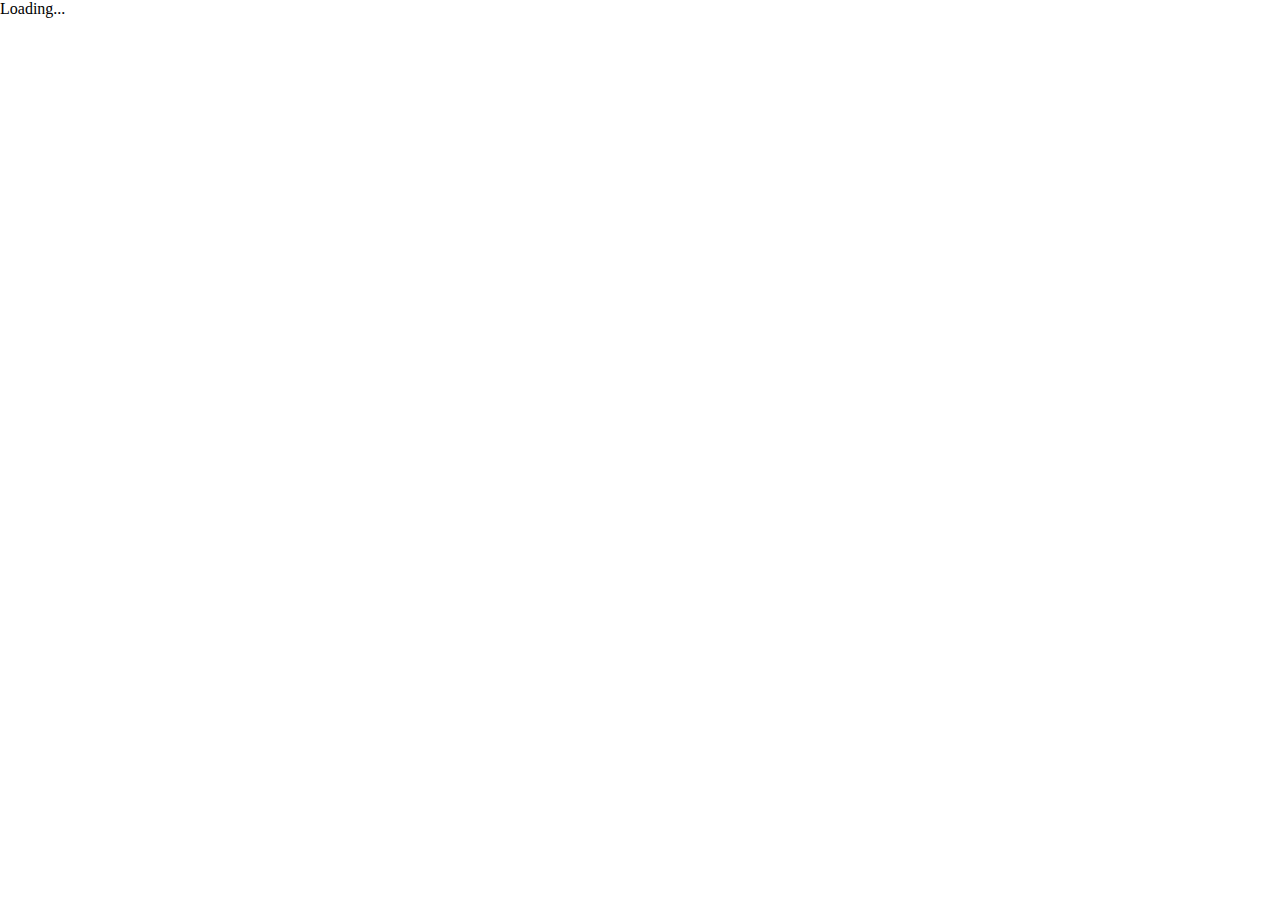
==== Processing/Final_web/index.html @ b54d2fd3 "Final_web" ====
<!DOCTYPE html>
<html>
<head>
  <meta charset="utf-8">
  <meta name="viewport" content="width=device-width, initial-scale=1.0">
  <title>만나보세요</title>
  <!-- PLEASE NO CHANGES BELOW THIS LINE (UNTIL I SAY SO) -->
  <script language="javascript" type="text/javascript" src="libraries/p5.min.js"></script>
  <script language="javascript" type="text/javascript" src="Final_web.js"></script>
  <!-- OK, YOU CAN MAKE CHANGES BELOW THIS LINE AGAIN -->
  <link rel="stylesheet" href="static/style/page.css">

  <style>
    body {
      padding: 0;
      margin: 0;
    }
  </style>
</head>

<body>

<!--  <div id="main_page">-->
<!--    <img src="static/img/thinking_guy.png">-->
<!--  </div>-->

</body>
</html>
---- Processing/Final_web/static/style/page.css ----
#main_page{
    width: 1920px;
    height: 1080px;
    position: absolute;
    display: flex;
    flex-direction: column;
    justify-content: center;
    align-items: center;
}

#main_page > img{
    width: 150px;
    filter: drop-shadow(0px 0px 3px black);
    /*display: flex;*/
}
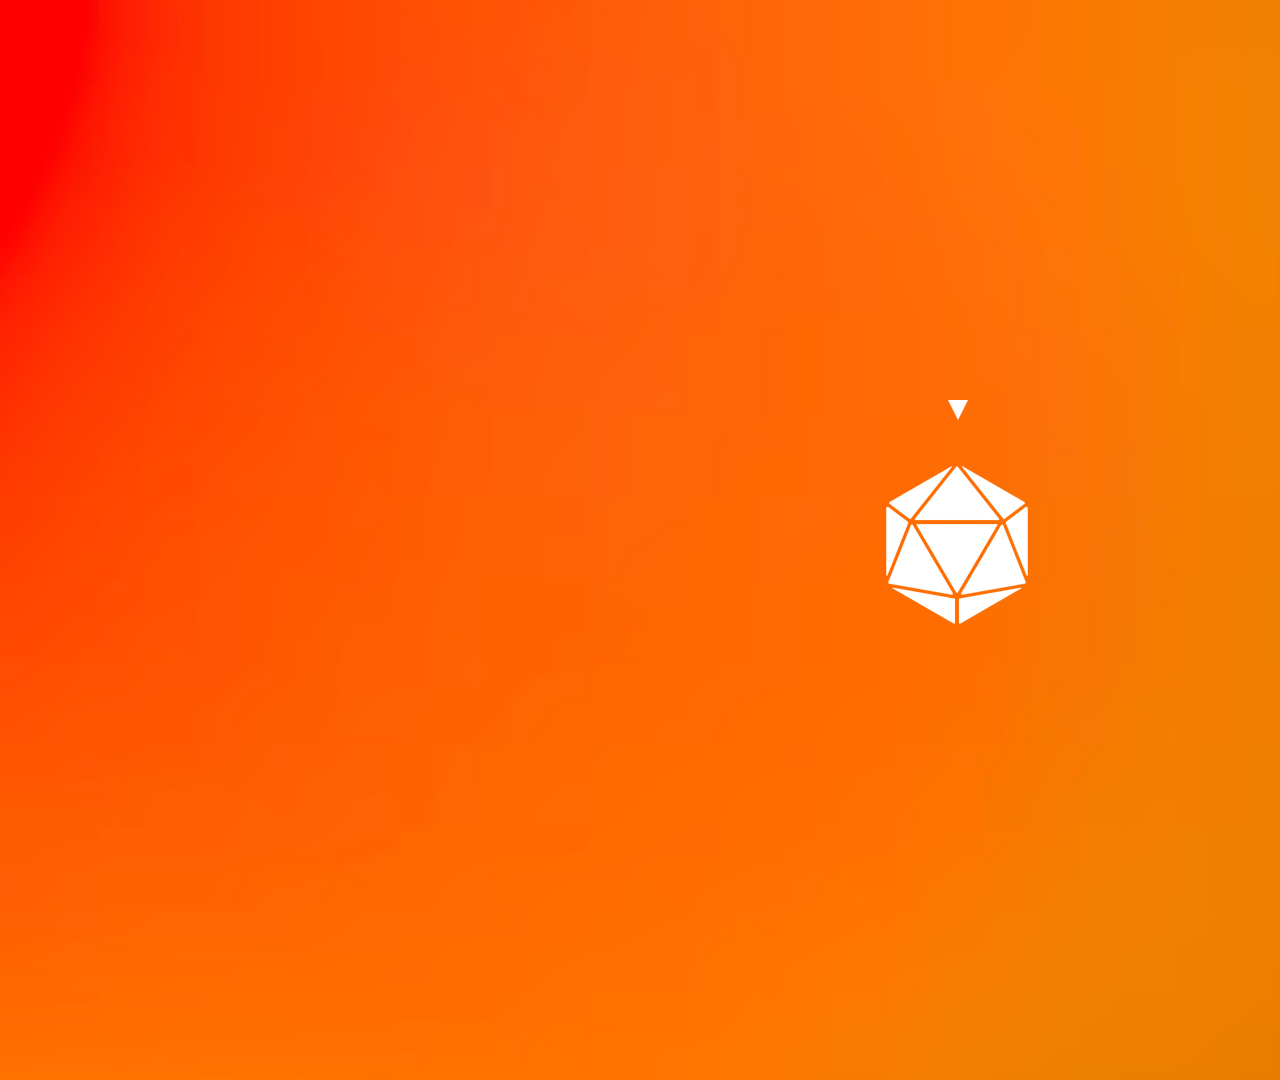
==== commit 67b1baef: "." ====
--- a/Processing/Final_web/index.html
+++ b/Processing/Final_web/index.html
@@ -5,10 +5,12 @@
   <meta name="viewport" content="width=device-width, initial-scale=1.0">
   <title>만나보세요</title>
   <!-- PLEASE NO CHANGES BELOW THIS LINE (UNTIL I SAY SO) -->
-  <script language="javascript" type="text/javascript" src="libraries/p5.min.js"></script>
-  <script language="javascript" type="text/javascript" src="Final_web.js"></script>
+<!--  <script language="javascript" type="text/javascript" src="libraries/p5.min.js"></script>-->
+<!--  <script language="javascript" type="text/javascript" src="Final_web.js"></script>-->
   <!-- OK, YOU CAN MAKE CHANGES BELOW THIS LINE AGAIN -->
   <link rel="stylesheet" href="static/style/page.css">
+  <link rel="stylesheet" href="static/style/setup.css">
+
 
   <style>
     body {
@@ -20,9 +22,14 @@
 
 <body>
 
-<!--  <div id="main_page">-->
-<!--    <img src="static/img/thinking_guy.png">-->
-<!--  </div>-->
+
+  <div id="main_page">
+    <img id="background" style="width: 1920px;height: 1080px;" src="static/img/gradient_orange.avif">
+    <a href="test.html">
+      <img id="Icon_img" src="static/img/Icon_final_web.png">
+    </a>
+    <div class="triangle"></div>
+  </div>
 
 </body>
 </html>
--- a/Processing/Final_web/static/style/page.css
+++ b/Processing/Final_web/static/style/page.css
@@ -8,8 +8,33 @@
     align-items: center;
 }
 
-#main_page > img{
+.background{
+    position: relative;
+}
+
+#main_page a{
+    position: absolute;
     width: 150px;
+    height: 150px;
+    transition: 0.3s;
+}
+
+.Icon_img{
+    position: absolute;
+}
+
+#main_page a:hover{
     filter: drop-shadow(0px 0px 3px black);
-    /*display: flex;*/
+}
+
+.triangle {
+    width: 0;
+    height: 0;
+    border-left: 10px solid transparent;
+    border-right: 10px solid transparent;
+    border-bottom: 20px solid #ffffff; /* 하얀색 */
+    position: absolute;
+    top: 400px;
+    left: 948px;
+    rotate: 180deg;
 }--- a/Processing/Final_web/static/style/setup.css
+++ b/Processing/Final_web/static/style/setup.css
@@ -0,0 +1,53 @@
+*,
+::after,
+::before {
+    box-sizing: border-box;
+    margin: 0;
+    padding: 0;
+}
+
+img,
+picture {
+    max-width: 100%;
+    display: block;
+}
+
+button,
+input,
+select,
+textarea {
+    font: inherit;
+}
+
+body {
+    min-height: 100vh;
+    text-rendering: optimizespeed;
+    -webkit-font-smoothing: antialiased;
+    -moz-osx-font-smoothing: grayscale;
+    font-family: 'Nanum Gothic', sans-serif;
+}
+
+
+ol,
+ul {
+    list-style: none;
+}
+
+.pageHeader a {
+    text-decoration: none;
+    color: black;
+}
+
+/* visited link */
+.pageHeader a:visited {
+  color: black;
+}
+
+span{
+    font-weight: 600;
+}
+
+a{
+    text-decoration: none; /* 밑줄 제거 */
+    color: white; /* 부모 요소의 글자 색상 상속 */
+}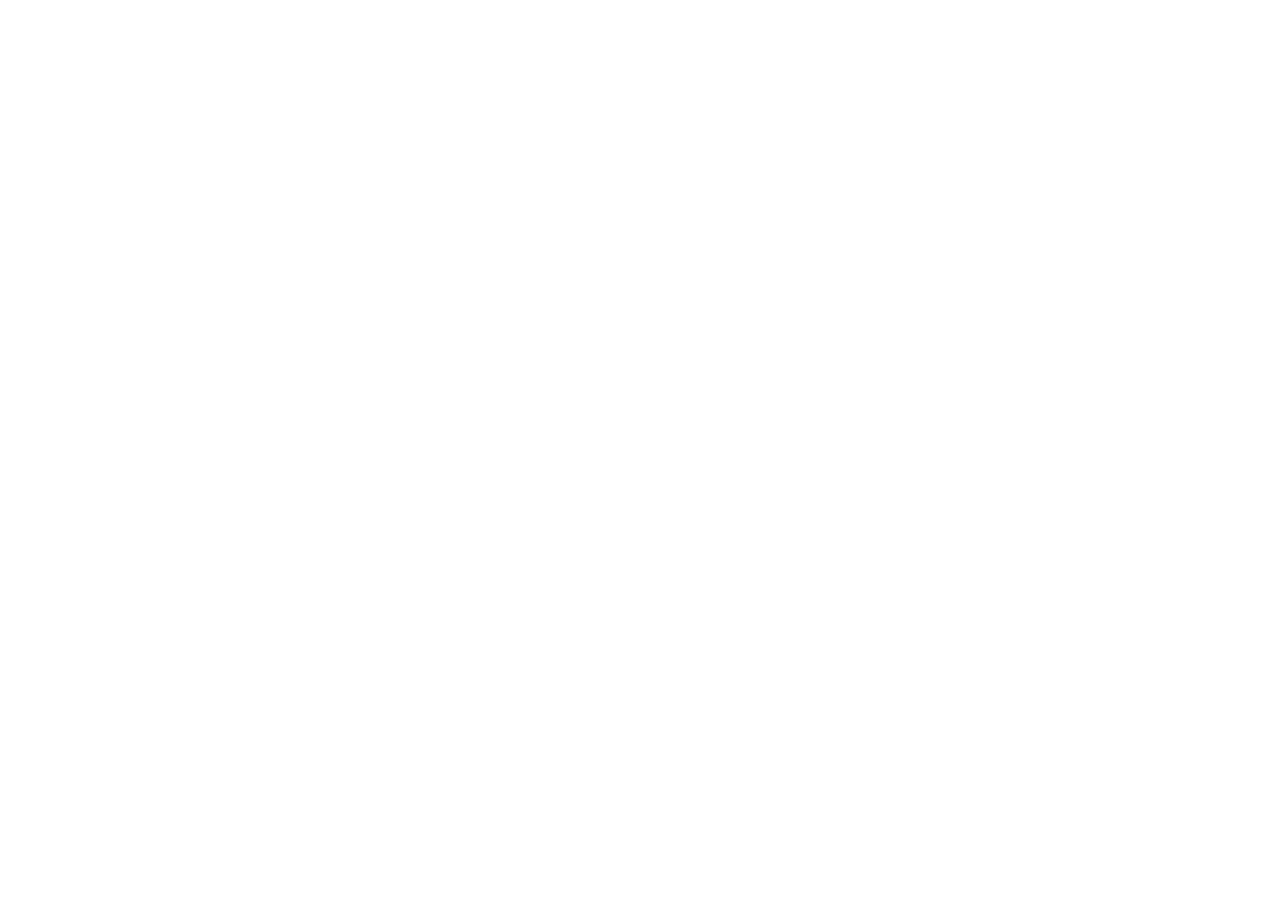
==== commit 20db5b3f: "break" ====
--- a/Processing/Final_web/index.html
+++ b/Processing/Final_web/index.html
@@ -1,35 +1,31 @@
 <!DOCTYPE html>
 <html>
-<head>
-  <meta charset="utf-8">
-  <meta name="viewport" content="width=device-width, initial-scale=1.0">
-  <title>만나보세요</title>
-  <!-- PLEASE NO CHANGES BELOW THIS LINE (UNTIL I SAY SO) -->
-<!--  <script language="javascript" type="text/javascript" src="libraries/p5.min.js"></script>-->
-<!--  <script language="javascript" type="text/javascript" src="Final_web.js"></script>-->
-  <!-- OK, YOU CAN MAKE CHANGES BELOW THIS LINE AGAIN -->
-  <link rel="stylesheet" href="static/style/page.css">
-  <link rel="stylesheet" href="static/style/setup.css">
+  <head>
+    <script src="https://cdnjs.cloudflare.com/ajax/libs/p5.js/0.8.0/p5.js"></script>
+    <script src="https://cdnjs.cloudflare.com/ajax/libs/p5.js/0.8.0/addons/p5.dom.min.js"></script>
+    <script src="https://cdnjs.cloudflare.com/ajax/libs/p5.js/0.8.0/addons/p5.sound.min.js">
+    </script>
+    <!-- Load d3.js -->
+<script src="https://d3js.org/d3.v4.js"></script>
+
+<!-- Load d3-cloud -->
+<script src="https://cdn.jsdelivr.net/gh/holtzy/D3-graph-gallery@master/LIB/d3.layout.cloud.js"></script>
 
 
-  <style>
-    body {
-      padding: 0;
-      margin: 0;
-    }
-  </style>
-</head>
-
-<body>
 
 
-  <div id="main_page">
-    <img id="background" style="width: 1920px;height: 1080px;" src="static/img/gradient_orange.avif">
-    <a href="test.html">
-      <img id="Icon_img" src="static/img/Icon_final_web.png">
-    </a>
-    <div class="triangle"></div>
-  </div>
+<!-- Create a div where the graph will take place -->
+<div id="my_dataviz"></div>
 
-</body>
+
+
+
+
+    <link rel="stylesheet" type="text/css" href="style.css">
+    <meta charset="utf-8" />
+
+  </head>
+  <body>
+    <script src="sketch.js"></script>
+  </body>
 </html>
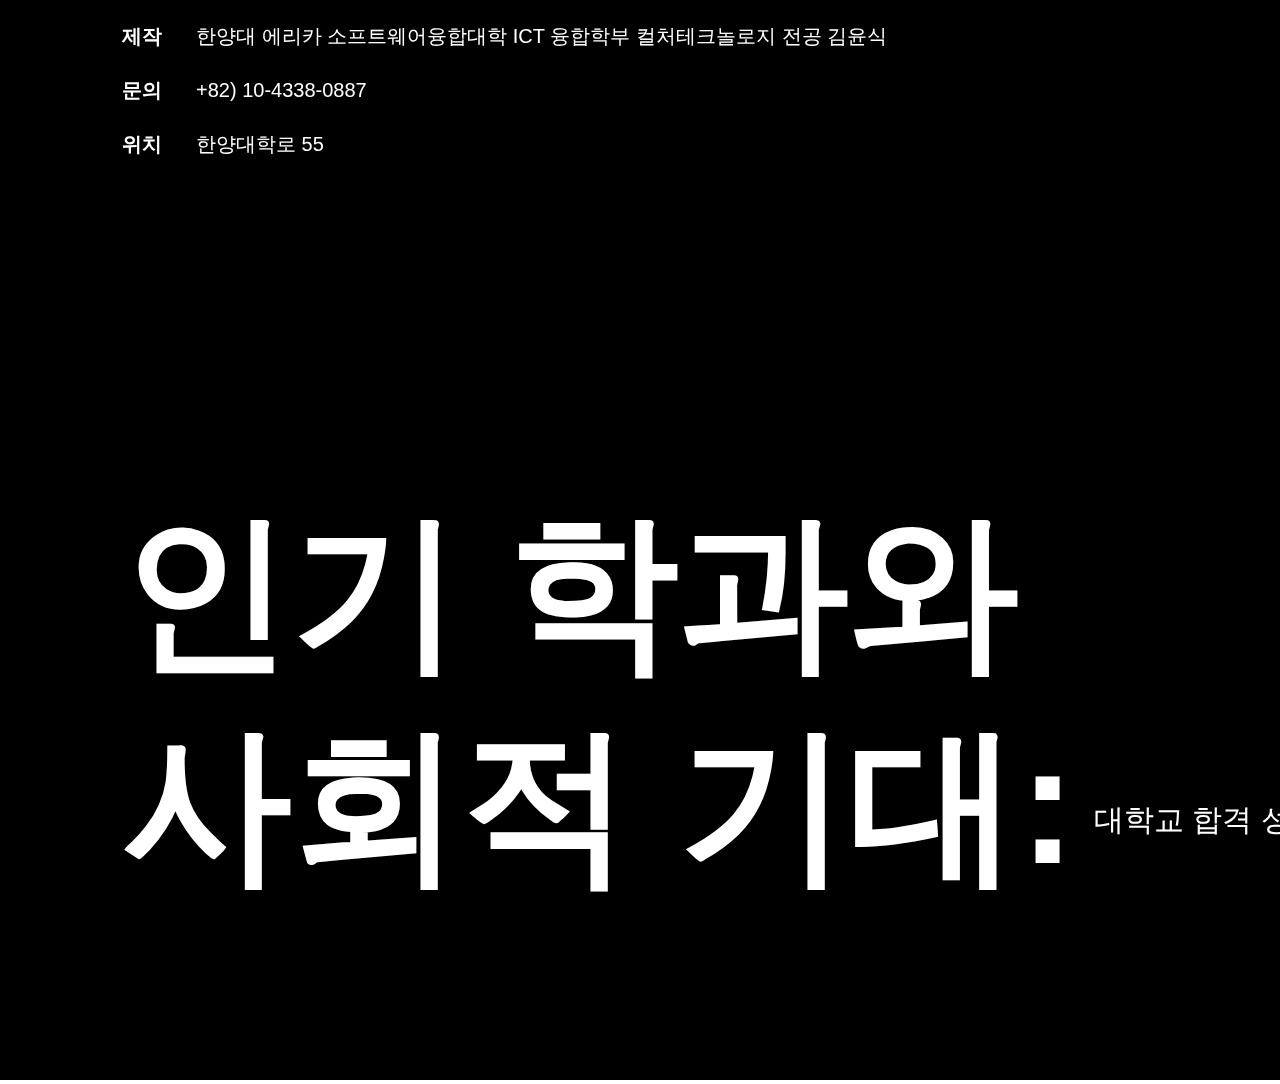
==== commit 76ab5c46: "my Fucked up assignment" ====
--- a/Processing/Final_web/index.html
+++ b/Processing/Final_web/index.html
@@ -1,31 +1,26 @@
 <!DOCTYPE html>
-<html>
-  <head>
-    <script src="https://cdnjs.cloudflare.com/ajax/libs/p5.js/0.8.0/p5.js"></script>
-    <script src="https://cdnjs.cloudflare.com/ajax/libs/p5.js/0.8.0/addons/p5.dom.min.js"></script>
-    <script src="https://cdnjs.cloudflare.com/ajax/libs/p5.js/0.8.0/addons/p5.sound.min.js">
-    </script>
-    <!-- Load d3.js -->
-<script src="https://d3js.org/d3.v4.js"></script>
+<html lang="en">
+<head>
+    <meta charset="UTF-8">
+    <script language="javascript" type="text/javascript" src="libraries/p5.min.js"></script>
+    <script language="javascript" type="text/javascript" src="js/startPage.js"></script>
 
-<!-- Load d3-cloud -->
-<script src="https://cdn.jsdelivr.net/gh/holtzy/D3-graph-gallery@master/LIB/d3.layout.cloud.js"></script>
+    <link rel="stylesheet" href="static/style/setup.css">
+    <link rel="stylesheet" href="static/style/startPage.css">
+    <title>Title</title>
+    <style>
+    body {
+      padding: 0;
+      margin: 0;
+    }
+    #myDiv{
+    height: 1080px;
+    }
 
+    </style>
+</head>
+<body>
+    <div id="myDiv"></div>
 
-
-
-<!-- Create a div where the graph will take place -->
-<div id="my_dataviz"></div>
-
-
-
-
-
-    <link rel="stylesheet" type="text/css" href="style.css">
-    <meta charset="utf-8" />
-
-  </head>
-  <body>
-    <script src="sketch.js"></script>
-  </body>
-</html>
+</body>
+</html>--- a/Processing/Final_web/static/style/setup.css
+++ b/Processing/Final_web/static/style/setup.css
@@ -0,0 +1,53 @@
+*,
+::after,
+::before {
+    box-sizing: border-box;
+    margin: 0;
+    padding: 0;
+}
+
+img,
+picture {
+    max-width: 100%;
+    display: block;
+}
+
+button,
+input,
+select,
+textarea {
+    font: inherit;
+}
+
+body {
+    min-height: 100vh;
+    text-rendering: optimizespeed;
+    -webkit-font-smoothing: antialiased;
+    -moz-osx-font-smoothing: grayscale;
+    font-family: 'Nanum Gothic', sans-serif;
+}
+
+
+ol,
+ul {
+    list-style: none;
+}
+
+.pageHeader a {
+    text-decoration: none;
+    color: black;
+}
+
+/* visited link */
+.pageHeader a:visited {
+  color: black;
+}
+
+span{
+    font-weight: 600;
+}
+
+a{
+    text-decoration: none; /* 밑줄 제거 */
+    color: white; /* 부모 요소의 글자 색상 상속 */
+}